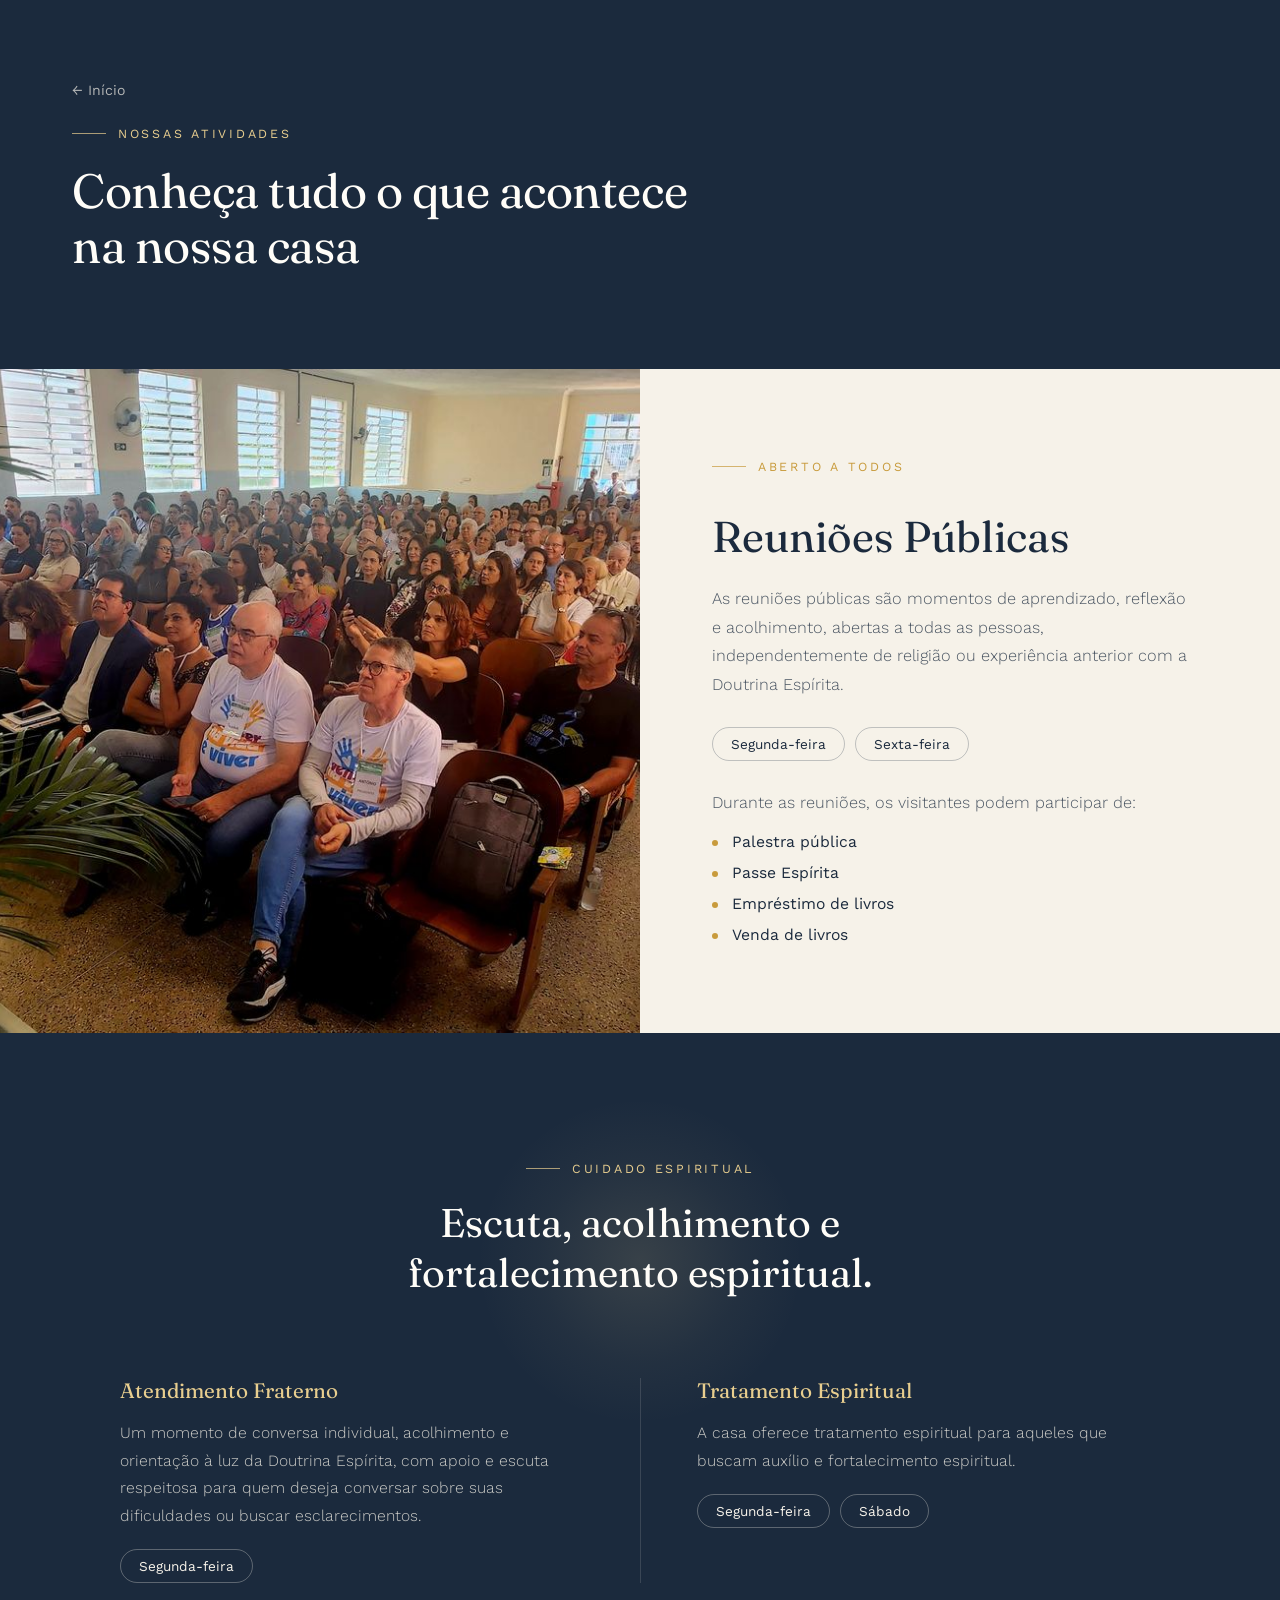
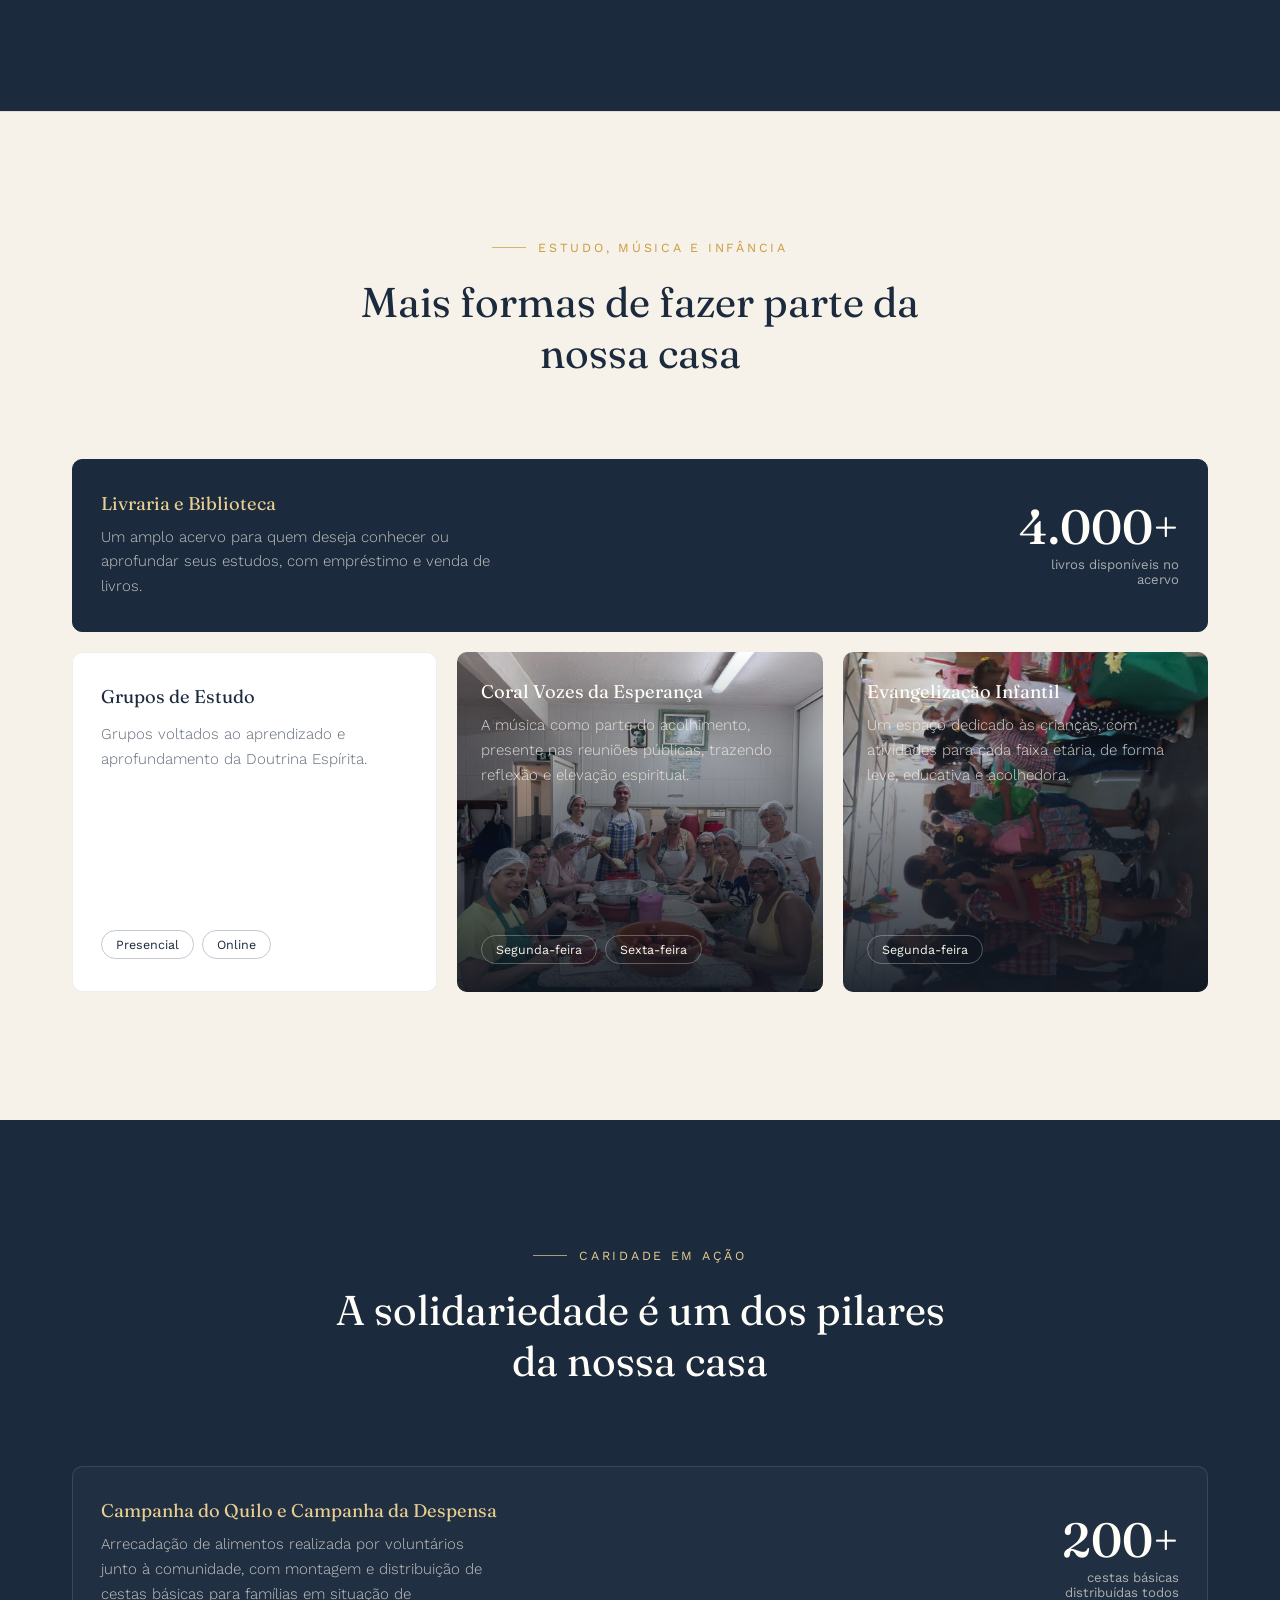
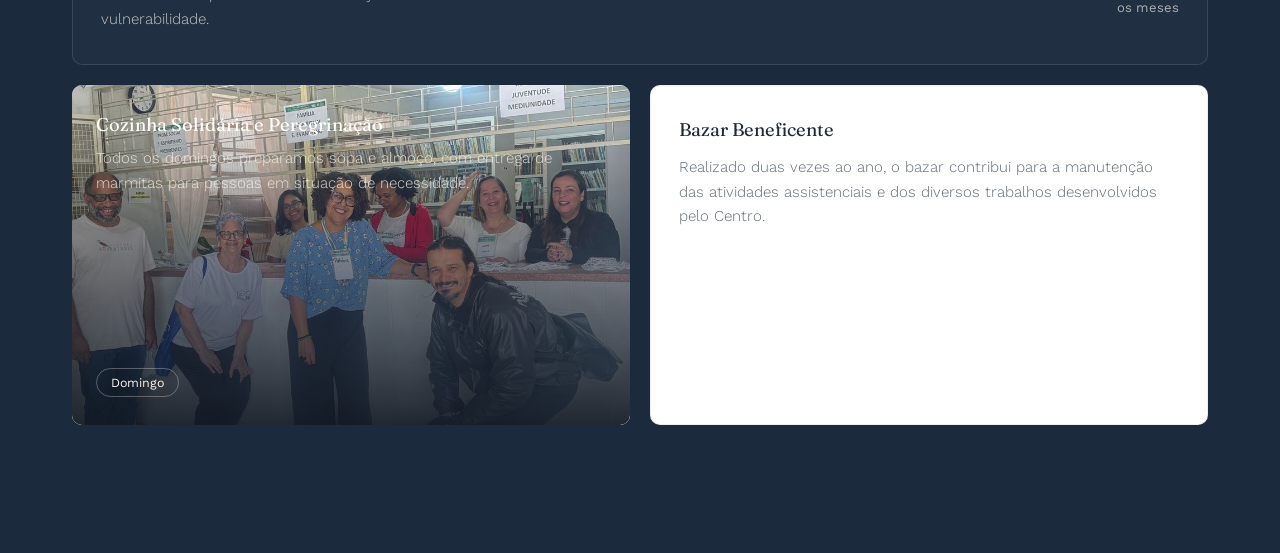
==== atividades.html @ c80d2720 "Meu primeiro commit" ====
<!DOCTYPE html>
<html lang="pt-BR">
<head>
<meta charset="UTF-8">
<meta name="viewport" content="width=device-width, initial-scale=1.0">
<title>Atividades — Centro Espírita</title>
<link rel="preconnect" href="https://fonts.googleapis.com">
<link href="https://fonts.googleapis.com/css2?family=Fraunces:opsz,wght@9..144,300;9..144,400;9..144,500;9..144,600&family=Work+Sans:wght@300;400;500;600&display=swap" rel="stylesheet">
<link rel="stylesheet" href="style.css">
</head>
<body>

<!-- ===================== CABEÇALHO DA PÁGINA ===================== -->
<header class="pagina-topo">
  <a href="index.html" class="pagina-topo__voltar">← Início</a>
  <div class="eyebrow">Nossas atividades</div>
  <h1>Conheça tudo o que acontece na nossa casa</h1>
</header>
<!-- ===================== FIM CABEÇALHO ===================== -->

<!-- ===================== REUNIÕES PÚBLICAS ===================== -->
<section class="reunioes" id="reunioes">
  <div class="reunioes__foto">
    <img src="img/auditorio.jpg" alt="Reunião pública no auditório do Centro Espírita">
  </div>

  <div class="reunioes__conteudo">
    <div class="eyebrow eyebrow--dark">Aberto a todos</div>
    <h2>Reuniões Públicas</h2>
    <p>
      As reuniões públicas são momentos de aprendizado, reflexão e acolhimento,
      abertas a todas as pessoas, independentemente de religião ou experiência
      anterior com a Doutrina Espírita.
    </p>

    <div class="reunioes__dias">
      <span class="tag-dia">Segunda-feira</span>
      <span class="tag-dia">Sexta-feira</span>
    </div>

    <p class="reunioes__intro-lista">Durante as reuniões, os visitantes podem participar de:</p>
    <ul class="reunioes__lista">
      <li>Palestra pública</li>
      <li>Passe Espírita</li>
      <li>Empréstimo de livros</li>
      <li>Venda de livros</li>
    </ul>
  </div>
</section>
<!-- ===================== FIM REUNIÕES PÚBLICAS ===================== -->

<!-- ===================== APOIO E TRATAMENTO ESPIRITUAL ===================== -->
<section class="apoio" id="apoio">
  <div class="apoio__glow"></div>

  <div class="apoio__cabecalho">
    <div class="eyebrow">Cuidado espiritual</div>
    <h2>Escuta, acolhimento e fortalecimento espiritual.</h2>
  </div>

  <div class="apoio__grade">

    <div class="apoio__bloco">
      <span class="apoio__titulo">Atendimento Fraterno</span>
      <p>
        Um momento de conversa individual, acolhimento e orientação à luz da
        Doutrina Espírita, com apoio e escuta respeitosa para quem deseja
        conversar sobre suas dificuldades ou buscar esclarecimentos.
      </p>
      <div class="apoio__dias">
        <span class="tag-dia tag-dia--escura">Segunda-feira</span>
      </div>
    </div>

    <div class="apoio__divisor"></div>

    <div class="apoio__bloco">
      <span class="apoio__titulo">Tratamento Espiritual</span>
      <p>
        A casa oferece tratamento espiritual para aqueles que buscam auxílio
        e fortalecimento espiritual.
      </p>
      <div class="apoio__dias">
        <span class="tag-dia tag-dia--escura">Segunda-feira</span>
        <span class="tag-dia tag-dia--escura">Sábado</span>
      </div>
    </div>

  </div>
</section>
<!-- ===================== FIM APOIO E TRATAMENTO ESPIRITUAL ===================== -->

<!-- ===================== MAIS ATIVIDADES ===================== -->
<section class="mais" id="mais-atividades">
  <div class="mais__cabecalho">
    <div class="eyebrow eyebrow--dark">Estudo, música e infância</div>
    <h2>Mais formas de fazer parte da nossa casa</h2>
  </div>

  <div class="mais__grade">

    <article class="card card--destaque">
      <div class="card__texto">
        <span class="card__titulo">Livraria e Biblioteca</span>
        <p>Um amplo acervo para quem deseja conhecer ou aprofundar seus estudos, com empréstimo e venda de livros.</p>
      </div>
      <div class="card__estatistica">
        <span class="card__numero">4.000+</span>
        <span class="card__legenda">livros disponíveis no acervo</span>
      </div>
    </article>

    <article class="card">
      <span class="card__titulo">Grupos de Estudo</span>
      <p>Grupos voltados ao aprendizado e aprofundamento da Doutrina Espírita.</p>
      <div class="card__tags">
        <span class="tag-dia">Presencial</span>
        <span class="tag-dia">Online</span>
      </div>
    </article>

    <article class="card card--foto">
      <img src="img/coral.jpg" alt="Coral Vozes da Esperança">
      <div class="card__sobreposicao">
        <span class="card__titulo">Coral Vozes da Esperança</span>
        <p>A música como parte do acolhimento, presente nas reuniões públicas, trazendo reflexão e elevação espiritual.</p>
        <div class="card__tags">
          <span class="tag-dia tag-dia--escura">Segunda-feira</span>
          <span class="tag-dia tag-dia--escura">Sexta-feira</span>
        </div>
      </div>
    </article>

    <article class="card card--foto">
      <img src="img/evangelizacao-infantil.jpg" alt="Evangelização Infantil">
      <div class="card__sobreposicao">
        <span class="card__titulo">Evangelização Infantil</span>
        <p>Um espaço dedicado às crianças, com atividades para cada faixa etária, de forma leve, educativa e acolhedora.</p>
        <div class="card__tags">
          <span class="tag-dia tag-dia--escura">Segunda-feira</span>
        </div>
      </div>
    </article>

  </div>
</section>
<!-- ===================== FIM MAIS ATIVIDADES ===================== -->
<!-- ===================== AÇÕES SOCIAIS E BAZAR ===================== -->
<section class="acoes" id="acoes-sociais">
  <div class="acoes__cabecalho">
    <div class="eyebrow">Caridade em ação</div>
    <h2>A solidariedade é um dos pilares da nossa casa</h2>
  </div>

  <div class="acoes__grade">

    <article class="card card--destaque">
      <div class="card__texto">
        <span class="card__titulo">Campanha do Quilo e Campanha da Despensa</span>
        <p>Arrecadação de alimentos realizada por voluntários junto à comunidade, com montagem e distribuição de cestas básicas para famílias em situação de vulnerabilidade.</p>
      </div>
      <div class="card__estatistica">
        <span class="card__numero">200+</span>
        <span class="card__legenda">cestas básicas distribuídas todos os meses</span>
      </div>
    </article>

    <article class="card card--foto">
      <img src="img/cozinha-solidaria.jpg" alt="Preparação da cozinha solidária">
      <div class="card__sobreposicao">
        <span class="card__titulo">Cozinha Solidária e Peregrinação</span>
        <p>Todos os domingos preparamos sopa e almoço, com entrega de marmitas para pessoas em situação de necessidade.</p>
        <div class="card__tags">
          <span class="tag-dia tag-dia--escura">Domingo</span>
        </div>
      </div>
    </article>

    <article class="card">
      <span class="card__titulo">Bazar Beneficente</span>
      <p>Realizado duas vezes ao ano, o bazar contribui para a manutenção das atividades assistenciais e dos diversos trabalhos desenvolvidos pelo Centro.</p>
    </article>

  </div>
</section>
<!-- ===================== FIM AÇÕES SOCIAIS E BAZAR ===================== -->



<script src="script.js"></script>
</body>
</html>
---- style.css ----
/* =========================================================
   VARIÁVEIS GLOBAIS — paleta e tokens do site
   ========================================================= */
:root{
  --ink:#1B2A3D;           /* azul-noite profundo */
  --candle:#C89B3C;        /* dourado de vela */
  --candle-soft:#E8CE8F;   /* dourado suave */
  --sage:#7C9885;          /* verde-sálvia (fraternidade/natureza) */
  --ivory:#F6F2E9;         /* creme quente */
  --mist-dark: rgba(15,22,32,0.86);
  --mist-mid: rgba(15,22,32,0.42);
  --mist-clear: rgba(15,22,32,0.02);
}

*{box-sizing:border-box; margin:0; padding:0;}

html,body{
  width:100%;
  height:100%;
  background:var(--ink);
}

body{
  font-family:'Work Sans', sans-serif;
  color:var(--ivory);
}

/* =========================================================
   BANNER PRINCIPAL
   ========================================================= */
.hero{
  position:relative;
  min-height:100vh;
  width:100%;
  display:flex;
  flex-direction:column;
  justify-content:flex-end;
  overflow:hidden;
}

.hero__img{
  position:absolute;
  inset:0;
  width:100%;
  height:100%;
  object-fit:cover;
  object-position:center 60%;
  filter:saturate(0.92) contrast(1.02);
}

.hero__scrim{
  position:absolute;
  inset:0;
  background:
    linear-gradient(180deg, var(--mist-mid) 0%, var(--mist-clear) 34%, var(--mist-mid) 58%, var(--mist-dark) 100%),
    linear-gradient(90deg, var(--mist-dark) 0%, rgba(15,22,32,0.15) 55%, rgba(15,22,32,0.35) 100%);
}

/* elemento de assinatura: brilho de vela "respirando" */
.glow{
  position:absolute;
  top:14%;
  left:50%;
  width:340px;
  height:340px;
  transform:translateX(-50%);
  border-radius:50%;
  background:radial-gradient(circle, rgba(232,206,143,0.30) 0%, rgba(232,206,143,0.08) 45%, rgba(232,206,143,0) 72%);
  pointer-events:none;
  animation:breathe 7s ease-in-out infinite;
}

@keyframes breathe{
  0%,100%{ opacity:0.55; transform:translateX(-50%) scale(1); }
  50%{ opacity:1; transform:translateX(-50%) scale(1.12); }
}

.nav{
  position:relative;
  z-index:3;
  display:flex;
  align-items:center;
  justify-content:space-between;
  padding:28px clamp(20px, 6vw, 72px) 0;
}

.nav__mark{
  display:flex;
  align-items:center;
  gap:10px;
  font-family:'Fraunces', serif;
  font-size:1.05rem;
  font-weight:500;
  letter-spacing:0.02em;
}

.nav__flame{
  width:9px; height:9px;
  border-radius:50%;
  background:var(--candle-soft);
  box-shadow:0 0 12px 3px rgba(232,206,143,0.65);
}

.nav__links{
  display:none;
  gap:clamp(16px, 2.4vw, 34px);
  font-size:0.88rem;
  letter-spacing:0.03em;
  color:rgba(246,242,233,0.82);
}

@media(min-width:760px){
  .nav__links{ display:flex; }
}

.nav__links a{
  color:inherit;
  text-decoration:none;
  position:relative;
  padding-bottom:4px;
}
.nav__links a::after{
  content:"";
  position:absolute;
  left:0; bottom:0;
  width:0%; height:1px;
  background:var(--candle-soft);
  transition:width 0.3s ease;
}
.nav__links a:hover::after{ width:100%; }

.hero__content{
  position:relative;
  z-index:2;
  padding:0 clamp(20px, 6vw, 72px) clamp(52px, 8vw, 96px);
  max-width:920px;
}

.eyebrow{
  display:flex;
  align-items:center;
  gap:12px;
  font-size:0.78rem;
  letter-spacing:0.22em;
  text-transform:uppercase;
  color:var(--candle-soft);
  margin-bottom:22px;
}

.eyebrow::before{
  content:"";
  width:34px;
  height:1px;
  background:var(--candle-soft);
  opacity:0.7;
}

h1{
  font-family:'Fraunces', serif;
  font-weight:400;
  font-optical-sizing:auto;
  font-size:clamp(2.3rem, 5.4vw, 4.1rem);
  line-height:1.08;
  letter-spacing:-0.01em;
  color:#FFFDF8;
  max-width:15ch;
}

h1 em{
  font-style:italic;
  font-weight:300;
  color:var(--candle-soft);
}

.sub{
  margin-top:24px;
  font-size:clamp(1rem, 1.5vw, 1.18rem);
  line-height:1.65;
  color:rgba(246,242,233,0.88);
  max-width:56ch;
  font-weight:300;
}

.cta-row{
  margin-top:38px;
  display:flex;
  flex-wrap:wrap;
  gap:14px;
}

.btn{
  display:inline-flex;
  align-items:center;
  gap:8px;
  padding:14px 26px;
  border-radius:999px;
  font-size:0.92rem;
  letter-spacing:0.01em;
  text-decoration:none;
  transition:all 0.25s ease;
  white-space:nowrap;
}

.btn--primary{
  background:var(--candle-soft);
  color:var(--ink);
  font-weight:500;
  box-shadow:0 8px 24px -8px rgba(200,155,60,0.55);
}
.btn--primary:hover{
  background:#fff;
  transform:translateY(-1px);
}

.btn--ghost{
  border:1px solid rgba(246,242,233,0.45);
  color:var(--ivory);
  font-weight:400;
  background:rgba(246,242,233,0.04);
  backdrop-filter:blur(2px);
}
.btn--ghost:hover{
  border-color:var(--candle-soft);
  color:var(--candle-soft);
  transform:translateY(-1px);
}

.btn__arrow{ font-size:1rem; transition:transform 0.25s ease; }
.btn:hover .btn__arrow{ transform:translateX(3px); }

.scroll-cue{
  position:absolute;
  right:clamp(20px, 6vw, 72px);
  bottom:clamp(28px, 5vw, 48px);
  z-index:2;
  display:flex;
  flex-direction:column;
  align-items:center;
  gap:10px;
  color:rgba(246,242,233,0.55);
  font-size:0.72rem;
  letter-spacing:0.18em;
  text-transform:uppercase;
}
.scroll-cue__line{
  width:1px;
  height:38px;
  background:linear-gradient(180deg, rgba(246,242,233,0.7), transparent);
  animation:pulse-line 2.4s ease-in-out infinite;
}
@keyframes pulse-line{
  0%,100%{ opacity:0.35; }
  50%{ opacity:1; }
}

@media(max-width:600px){
  .scroll-cue{ display:none; }
  .cta-row{ flex-direction:column; align-items:flex-start; }
  .btn{ width:100%; justify-content:center; }
}

@media (prefers-reduced-motion: reduce){
  .glow, .scroll-cue__line{ animation:none; }
}

/* as próximas seções (Sobre o Centro, Programação Semanal, etc.)
   entram aqui embaixo, cada uma com seu próprio bloco de comentário */


   /* =========================================================
   SOBRE O CENTRO
   ========================================================= */
.sobre{
  background:var(--ivory);
  color:var(--ink);
  padding:clamp(64px, 10vw, 128px) clamp(20px, 6vw, 72px);
  display:grid;
  grid-template-columns:1fr;
  gap:56px;
  align-items:center;
}

@media(min-width:940px){
  .sobre{
    grid-template-columns:1fr 1fr;
    gap:clamp(48px, 6vw, 96px);
  }
}

.eyebrow--dark{
  color:var(--candle);
}
.eyebrow--dark::before{
  background:var(--candle);
}

.sobre__texto h2{
  font-family:'Fraunces', serif;
  font-weight:400;
  font-size:clamp(1.9rem, 3.4vw, 2.7rem);
  line-height:1.18;
  color:var(--ink);
  margin:18px 0 26px;
  max-width:16ch;
}

.sobre__texto p{
  font-size:1.02rem;
  line-height:1.75;
  color:rgba(27,42,61,0.78);
  font-weight:300;
  max-width:52ch;
}

.sobre__texto p + p{
  margin-top:18px;
}

/* colagem assimétrica de fotos — a foto principal ancora,
   as duas menores se sobrepõem sutilmente, como um quadro de memórias */
.sobre__fotos{
  position:relative;
  min-height:420px;
}

.foto{
  position:absolute;
  object-fit:cover;
  border-radius:6px;
  box-shadow:0 24px 48px -20px rgba(27,42,61,0.35);
}

.foto--principal{
  width:78%;
  height:360px;
  top:0;
  left:0;
  z-index:1;
}

.foto--pequena{
  width:48%;
  height:200px;
  border:6px solid var(--ivory);
  z-index:2;
}

.foto--um{
  bottom:-8%;
  right:0;
}

.foto--dois{
  display:none;
}

@media(min-width:640px){
  .foto--dois{
    display:block;
    width:34%;
    height:170px;
    top:52%;
    left:-4%;
    z-index:3;
  }
  .foto--um{
    width:42%;
    height:190px;
  }
}

@media(max-width:939px){
  .sobre__fotos{ min-height:380px; margin-top:8px; }
}


/* =========================================================
   PROGRAMAÇÃO SEMANAL
   ========================================================= */
.programacao{
  background:var(--ink);
  color:var(--ivory);
  padding:clamp(64px, 10vw, 128px) clamp(20px, 6vw, 72px);
}

.programacao__cabecalho{
  margin-bottom:clamp(40px, 6vw, 64px);
}

.programacao__cabecalho h2{
  font-family:'Fraunces', serif;
  font-weight:400;
  font-size:clamp(1.9rem, 3.4vw, 2.7rem);
  margin-top:14px;
  color:#FFFDF8;
}

.programacao__grade{
  display:grid;
  grid-template-columns:1fr;
  gap:1px;
  background:rgba(246,242,233,0.14);
  border:1px solid rgba(246,242,233,0.14);
}

@media(min-width:760px){
  .programacao__grade{
    grid-template-columns:repeat(4, 1fr);
  }
}

.dia{
  background:var(--ink);
  padding:32px 26px;
  display:flex;
  flex-direction:column;
  transition:background 0.3s ease;
}

.dia:hover{
  background:#212F42;
}

.dia__nome{
  font-family:'Fraunces', serif;
  font-size:1.2rem;
  font-weight:500;
  color:var(--candle-soft);
  margin-bottom:20px;
  display:block;
}

.dia__lista{
  list-style:none;
  display:flex;
  flex-direction:column;
  gap:12px;
}

.dia__lista li{
  font-size:0.92rem;
  font-weight:300;
  line-height:1.4;
  color:rgba(246,242,233,0.85);
  padding-left:16px;
  position:relative;
}

.dia__lista li::before{
  content:"";
  position:absolute;
  left:0;
  top:0.55em;
  width:5px;
  height:5px;
  border-radius:50%;
  background:var(--sage);
}

/* segunda-feira tem mais atividades — ganha destaque sutil de fundo
   pra sinalizar visualmente que é o dia mais movimentado da semana */
.dia--grande{
  background:#212F42;
}

.dia--curto{
  justify-content:flex-start;
}

/* =========================================================
   CABEÇALHO DE PÁGINA INTERNA (usado em atividades.html)
   ========================================================= */
.pagina-topo{
  background:var(--ink);
  color:var(--ivory);
  padding:clamp(48px, 8vw, 80px) clamp(20px, 6vw, 72px) clamp(56px, 8vw, 96px);
}

.pagina-topo__voltar{
  display:inline-block;
  font-size:0.88rem;
  color:rgba(246,242,233,0.7);
  text-decoration:none;
  margin-bottom:28px;
  transition:color 0.25s ease;
}

.pagina-topo__voltar:hover{
  color:var(--candle-soft);
}

.pagina-topo h1{
  font-family:'Fraunces', serif;
  font-weight:400;
  font-size:clamp(2rem, 4vw, 3rem);
  line-height:1.15;
  margin-top:16px;
  max-width:20ch;
  color:#FFFDF8;
}

/* =========================================================
   REUNIÕES PÚBLICAS
   ========================================================= */
.reunioes{
  background:var(--ivory);
  color:var(--ink);
  display:grid;
  grid-template-columns:1fr;
}

@media(min-width:940px){
  .reunioes{
    grid-template-columns:1fr 1fr;
    min-height:640px;
  }
}

.reunioes__foto{
  min-height:320px;
}

.reunioes__foto img{
  width:100%;
  height:100%;
  object-fit:cover;
  display:block;
}

.reunioes__conteudo{
  padding:clamp(48px, 7vw, 96px) clamp(20px, 6vw, 72px);
  display:flex;
  flex-direction:column;
  justify-content:center;
}

.reunioes__conteudo h2{
  font-family:'Fraunces', serif;
  font-weight:400;
  font-size:clamp(1.9rem, 3.4vw, 2.7rem);
  margin:14px 0 22px;
}

.reunioes__conteudo > p{
  font-size:1.02rem;
  line-height:1.75;
  color:rgba(27,42,61,0.78);
  font-weight:300;
  max-width:48ch;
}

.reunioes__dias{
  display:flex;
  gap:10px;
  margin:28px 0;
}

.tag-dia{
  padding:8px 18px;
  border:1px solid rgba(27,42,61,0.25);
  border-radius:999px;
  font-size:0.85rem;
  color:var(--ink);
}

.reunioes__intro-lista{
  font-size:0.92rem;
  color:rgba(27,42,61,0.6);
  margin-bottom:14px;
}

.reunioes__lista{
  list-style:none;
  display:flex;
  flex-direction:column;
  gap:12px;
}

.reunioes__lista li{
  font-size:0.98rem;
  padding-left:20px;
  position:relative;
  color:var(--ink);
}

.reunioes__lista li::before{
  content:"";
  position:absolute;
  left:0;
  top:0.5em;
  width:6px;
  height:6px;
  border-radius:50%;
  background:var(--candle);
}

/* =========================================================
   APOIO E TRATAMENTO ESPIRITUAL
   ========================================================= */
.apoio{
  position:relative;
  background:var(--ink);
  color:var(--ivory);
  padding:clamp(72px, 10vw, 128px) clamp(20px, 6vw, 72px);
  overflow:hidden;
}

.apoio__glow{
  position:absolute;
  top:10%;
  left:50%;
  width:320px;
  height:320px;
  transform:translateX(-50%);
  border-radius:50%;
  background:radial-gradient(circle, rgba(232,206,143,0.14) 0%, rgba(232,206,143,0.04) 45%, rgba(232,206,143,0) 72%);
  pointer-events:none;
  animation:breathe 8s ease-in-out infinite;
}

.apoio__cabecalho{
  position:relative;
  z-index:1;
  max-width:640px;
  margin:0 auto clamp(48px, 7vw, 80px);
  text-align:center;
}

.apoio__cabecalho .eyebrow{
  justify-content:center;
}

.apoio__cabecalho h2{
  font-family:'Fraunces', serif;
  font-weight:400;
  font-size:clamp(1.8rem, 3.2vw, 2.5rem);
  line-height:1.25;
  margin-top:16px;
  color:#FFFDF8;
}

.apoio__grade{
  position:relative;
  z-index:1;
  max-width:1040px;
  margin:0 auto;
  display:grid;
  grid-template-columns:1fr;
  gap:40px;
}

@media(min-width:760px){
  .apoio__grade{
    grid-template-columns:1fr 1px 1fr;
    gap:56px;
    align-items:start;
  }
}

.apoio__divisor{
  display:none;
}

@media(min-width:760px){
  .apoio__divisor{
    display:block;
    background:rgba(246,242,233,0.14);
    height:100%;
  }
}

.apoio__bloco{
  display:flex;
  flex-direction:column;
  gap:16px;
}

.apoio__titulo{
  font-family:'Fraunces', serif;
  font-size:1.3rem;
  color:var(--candle-soft);
}

.apoio__bloco p{
  font-size:0.98rem;
  line-height:1.75;
  color:rgba(246,242,233,0.8);
  font-weight:300;
}

.apoio__dias{
  display:flex;
  gap:10px;
  flex-wrap:wrap;
  margin-top:4px;
}

.tag-dia--escura{
  border-color:rgba(246,242,233,0.3);
  color:var(--ivory);
}


/* =========================================================
   MAIS ATIVIDADES — grid bento (Livraria, Grupos de Estudo,
   Coral, Evangelização Infantil)
   ========================================================= */
.mais{
  background:var(--ivory);
  color:var(--ink);
  padding:clamp(64px, 10vw, 128px) clamp(20px, 6vw, 72px);
  border-top:1px solid rgba(27,42,61,0.1);
}

.mais__cabecalho{
  max-width:640px;
  margin:0 auto clamp(48px, 7vw, 80px);
  text-align:center;
}

.mais__cabecalho .eyebrow{
  justify-content:center;
}

.mais__cabecalho h2{
  font-family:'Fraunces', serif;
  font-weight:400;
  font-size:clamp(1.9rem, 3.4vw, 2.6rem);
  line-height:1.22;
  margin-top:16px;
}

.mais__grade{
  max-width:1160px;
  margin:0 auto;
  display:grid;
  grid-template-columns:1fr;
  gap:20px;
}

@media(min-width:760px){
  .mais__grade{
    grid-template-columns:repeat(3, 1fr);
  }
}

/* card base */
.card{
  background:#FFFFFF;
  border:1px solid rgba(27,42,61,0.08);
  border-radius:10px;
  padding:32px 28px;
  display:flex;
  flex-direction:column;
  gap:14px;
  transition:transform 0.3s ease, box-shadow 0.3s ease;
}

.card:hover{
  transform:translateY(-4px);
  box-shadow:0 20px 40px -24px rgba(27,42,61,0.3);
}

.card__titulo{
  font-family:'Fraunces', serif;
  font-size:1.15rem;
  color:var(--ink);
}

.card p{
  font-size:0.94rem;
  line-height:1.65;
  color:rgba(27,42,61,0.7);
  font-weight:300;
}

.card__tags{
  display:flex;
  gap:8px;
  flex-wrap:wrap;
  margin-top:auto;
  padding-top:4px;
}

.card__tags .tag-dia{
  font-size:0.78rem;
  padding:6px 14px;
}

/* card em destaque — Livraria, ocupa a linha inteira e
   ganha o número grande como assinatura visual da seção */
.card--destaque{
  grid-column:1 / -1;
  flex-direction:row;
  align-items:center;
  justify-content:space-between;
  gap:32px;
  background:var(--ink);
  border-color:var(--ink);
}

.card--destaque .card__titulo{
  color:var(--candle-soft);
}

.card--destaque p{
  color:rgba(246,242,233,0.78);
  max-width:44ch;
}

.card--destaque .card__texto{
  display:flex;
  flex-direction:column;
  gap:10px;
  flex:1;
}

.card__estatistica{
  display:flex;
  flex-direction:column;
  align-items:flex-end;
  text-align:right;
  flex-shrink:0;
}

.card__numero{
  font-family:'Fraunces', serif;
  font-weight:500;
  font-size:clamp(2.2rem, 4vw, 3rem);
  color:#FFFDF8;
  line-height:1;
}

.card__legenda{
  font-size:0.82rem;
  color:rgba(246,242,233,0.65);
  max-width:16ch;
  margin-top:6px;
}

@media(max-width:600px){
  .card--destaque{
    flex-direction:column;
    align-items:flex-start;
  }
  .card__estatistica{
    align-items:flex-start;
    text-align:left;
  }
}

/* cards com foto — Coral e Evangelização Infantil */
.card--foto{
  position:relative;
  padding:0;
  min-height:340px;
  overflow:hidden;
  color:var(--ivory);
  border:none;
}

.card--foto img{
  position:absolute;
  inset:0;
  width:100%;
  height:100%;
  object-fit:cover;
  transition:transform 0.4s ease;
}

.card--foto:hover img{
  transform:scale(1.04);
}

.card__sobreposicao{
  position:relative;
  z-index:1;
  height:100%;
  display:flex;
  flex-direction:column;
  justify-content:flex-end;
  gap:10px;
  padding:28px 24px;
  background:linear-gradient(180deg, rgba(15,22,32,0) 0%, rgba(15,22,32,0.55) 55%, rgba(15,22,32,0.92) 100%);
}

.card--foto .card__titulo{
  color:#FFFDF8;
}

.card--foto p{
  color:rgba(246,242,233,0.85);
}

/* =========================================================
   AÇÕES SOCIAIS E BAZAR — fundo escuro, mesmo sistema de
   cards da seção "Mais Atividades"
   ========================================================= */
.acoes{
  background:var(--ink);
  color:var(--ivory);
  padding:clamp(64px, 10vw, 128px) clamp(20px, 6vw, 72px);
}

.acoes__cabecalho{
  max-width:640px;
  margin:0 auto clamp(48px, 7vw, 80px);
  text-align:center;
}

.acoes__cabecalho .eyebrow{
  justify-content:center;
}

.acoes__cabecalho h2{
  font-family:'Fraunces', serif;
  font-weight:400;
  font-size:clamp(1.9rem, 3.4vw, 2.6rem);
  line-height:1.22;
  margin-top:16px;
  color:#FFFDF8;
}

.acoes__grade{
  max-width:1160px;
  margin:0 auto;
  display:grid;
  grid-template-columns:1fr;
  gap:20px;
}

@media(min-width:760px){
  .acoes__grade{
    grid-template-columns:repeat(2, 1fr);
  }
}

.acoes .card--destaque{
  grid-column:1 / -1;
  background:#212F42;
  border-color:rgba(246,242,233,0.12);
}
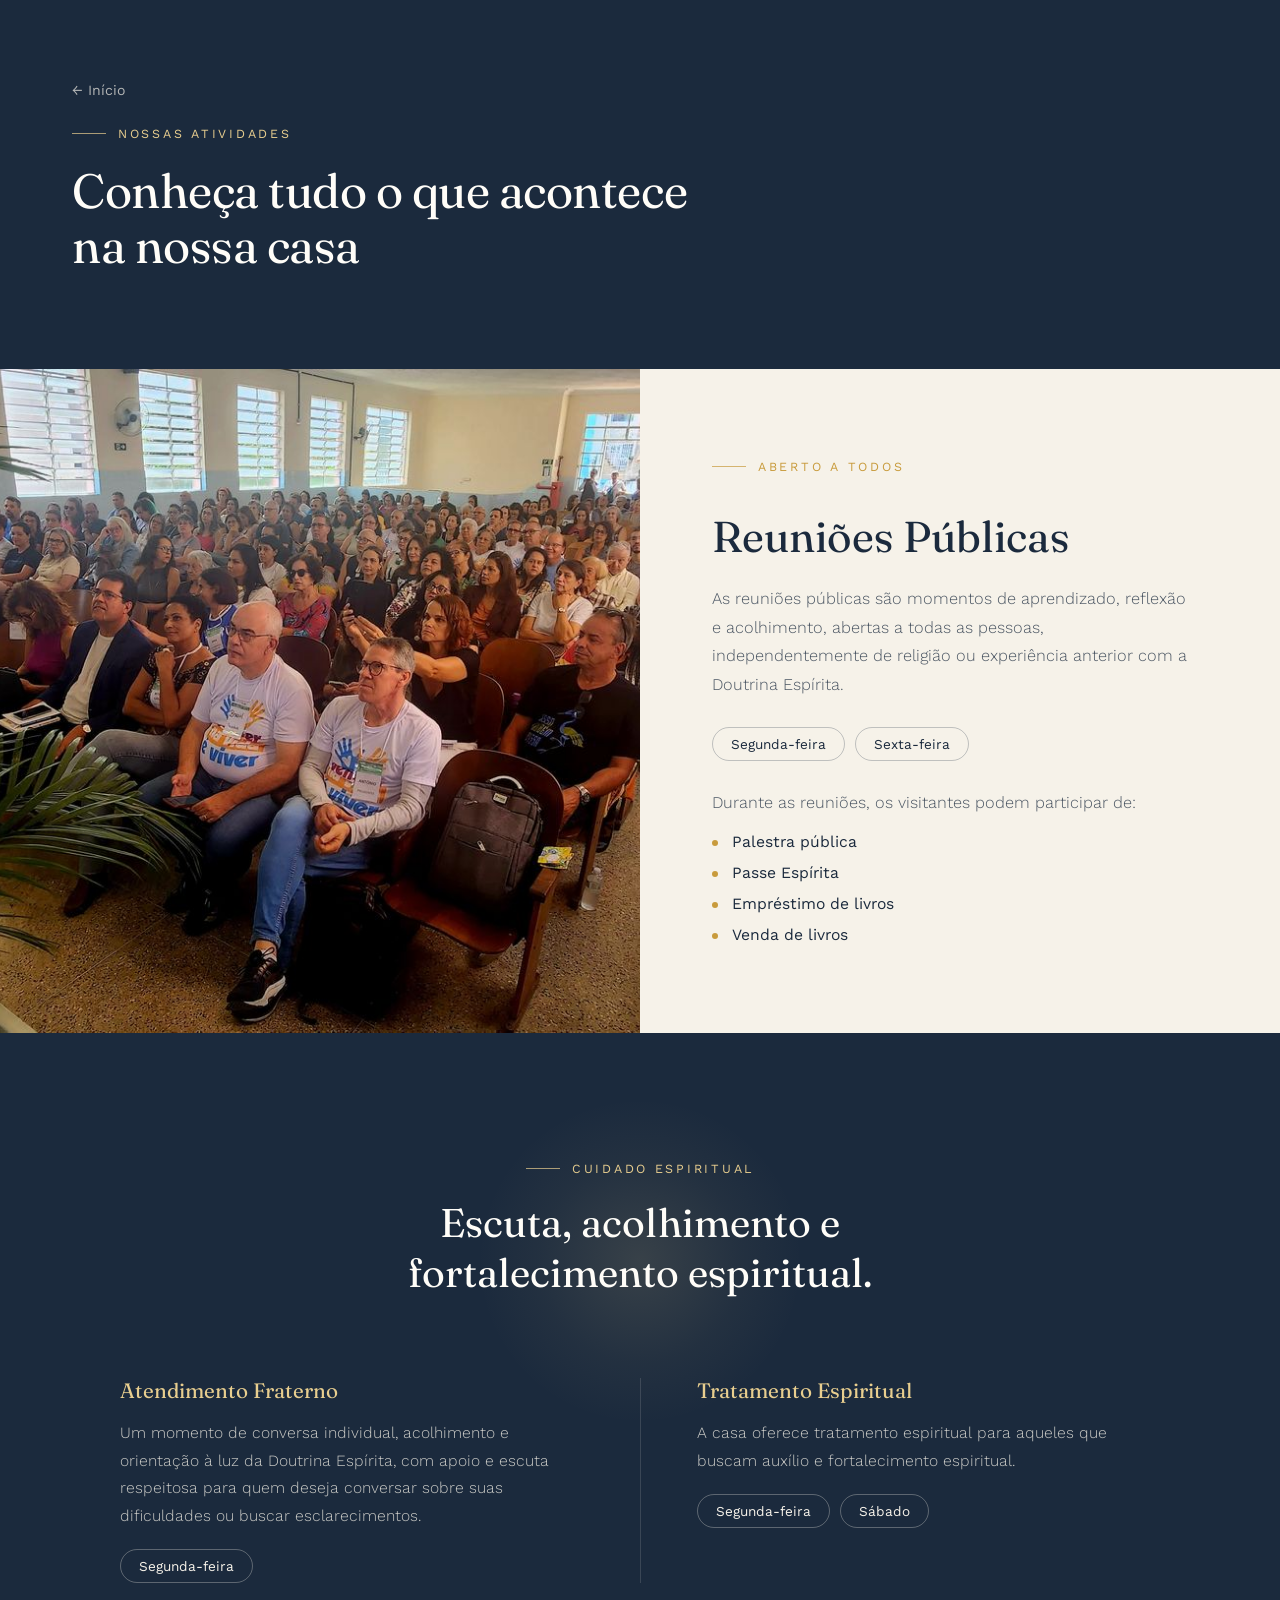
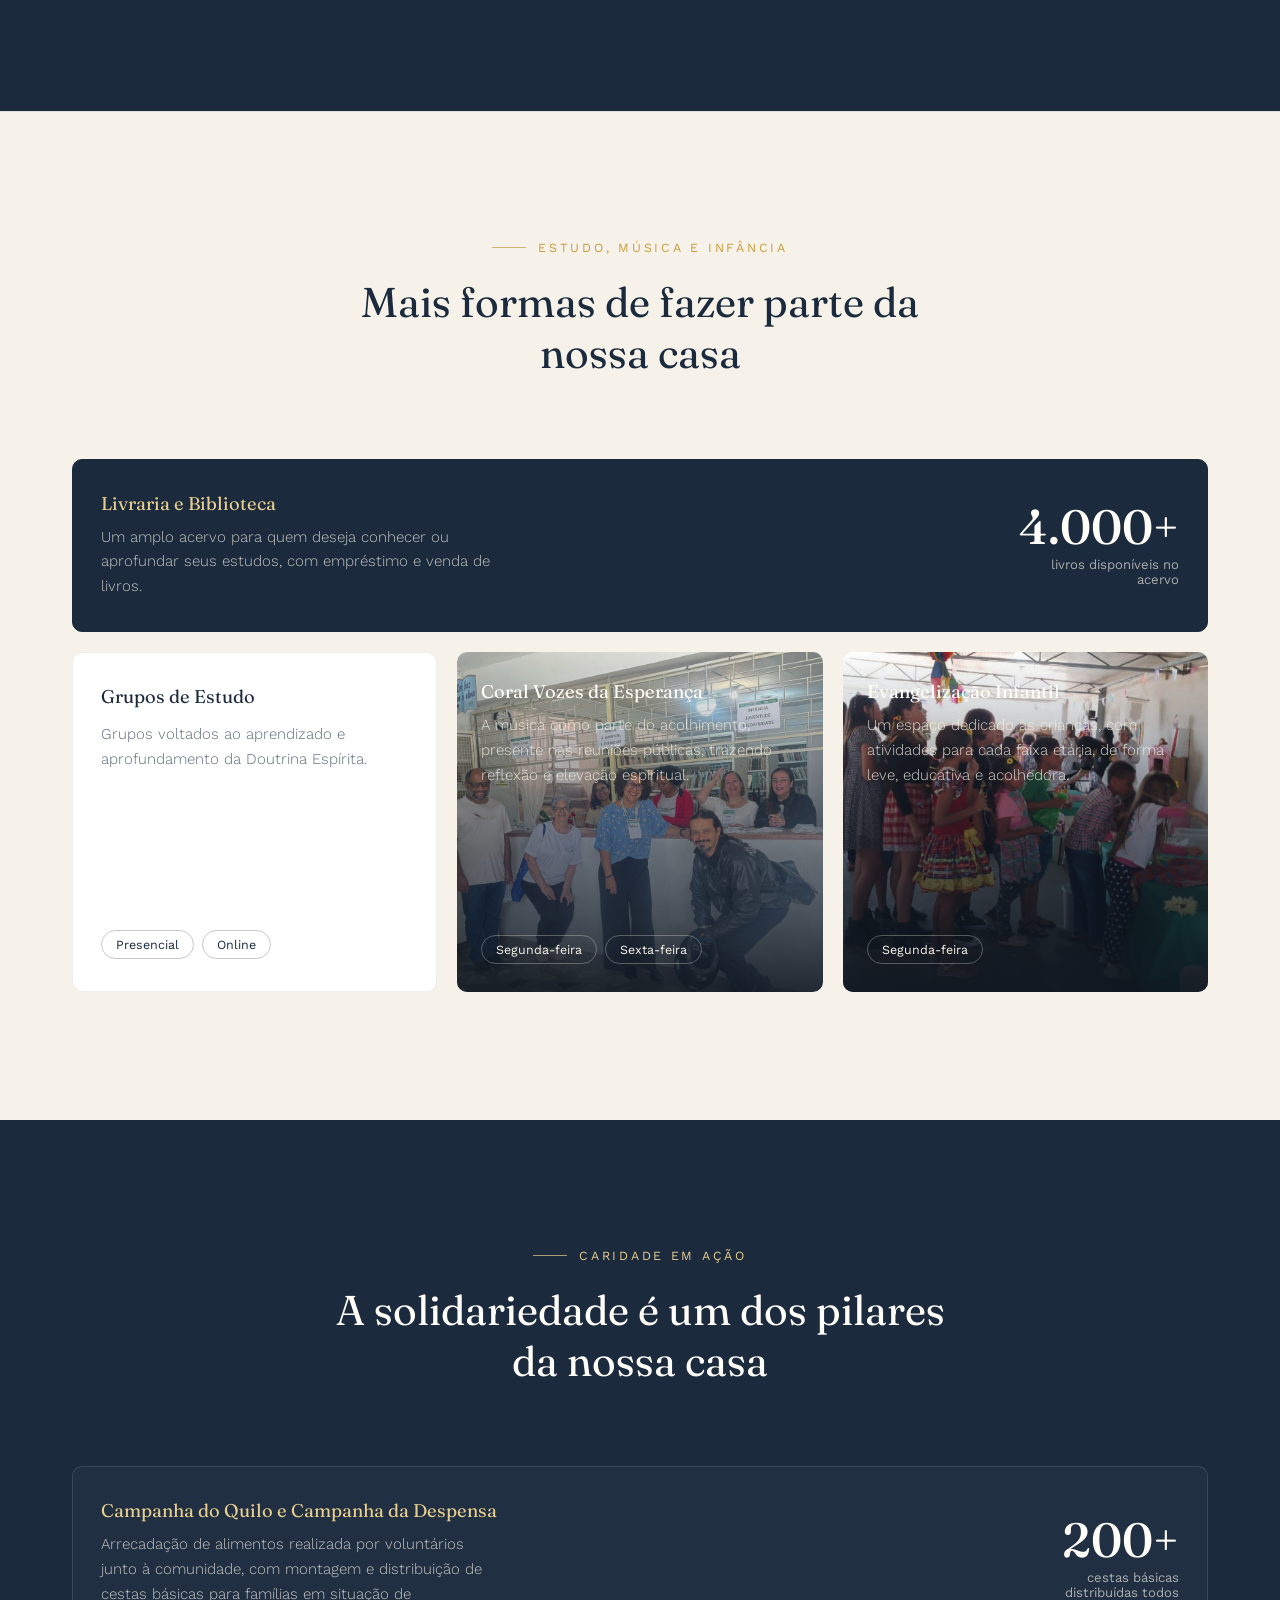
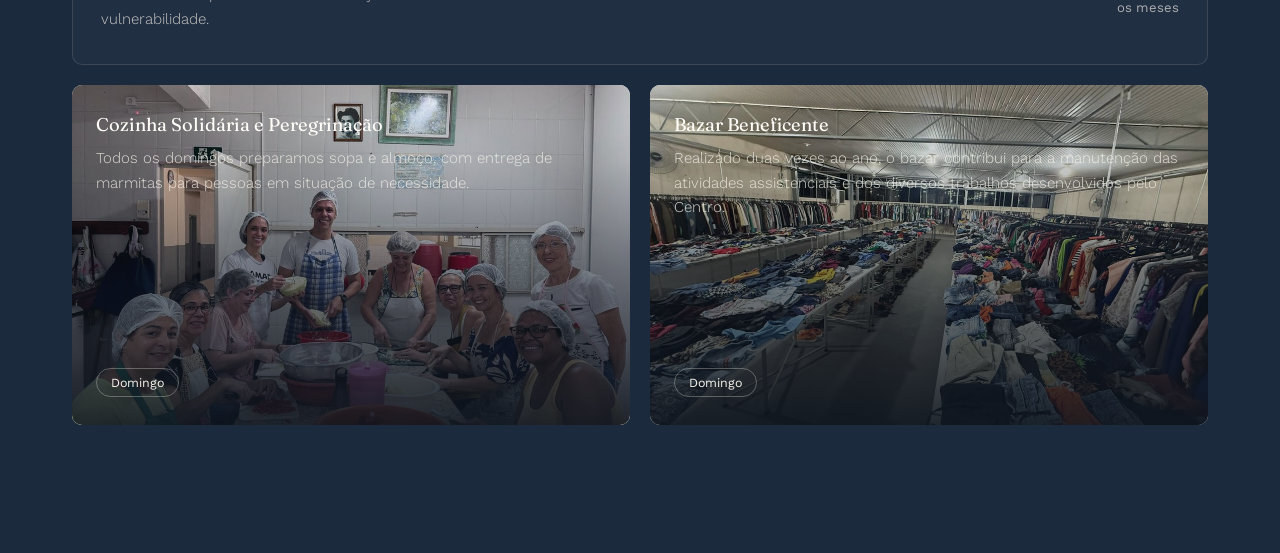
==== commit 8b132e0d: "mais uma atualização" ====
--- a/atividades.html
+++ b/atividades.html
@@ -166,7 +166,7 @@
     </article>
 
     <article class="card card--foto">
-      <img src="img/cozinha-solidaria.jpg" alt="Preparação da cozinha solidária">
+      <img src="img/cozinha.jpg" alt="Preparação da cozinha solidária">
       <div class="card__sobreposicao">
         <span class="card__titulo">Cozinha Solidária e Peregrinação</span>
         <p>Todos os domingos preparamos sopa e almoço, com entrega de marmitas para pessoas em situação de necessidade.</p>
@@ -176,9 +176,15 @@
       </div>
     </article>
 
-    <article class="card">
-      <span class="card__titulo">Bazar Beneficente</span>
-      <p>Realizado duas vezes ao ano, o bazar contribui para a manutenção das atividades assistenciais e dos diversos trabalhos desenvolvidos pelo Centro.</p>
+    <article class="card card--foto">
+      <img src="img/ambiente-interno.jpg" alt="Preparação da cozinha solidária">
+      <div class="card__sobreposicao">
+        <span class="card__titulo">Bazar Beneficente</span>
+        <p>Realizado duas vezes ao ano, o bazar contribui para a manutenção das atividades assistenciais e dos diversos trabalhos desenvolvidos pelo Centro.</p>
+        <div class="card__tags">
+          <span class="tag-dia tag-dia--escura">Domingo</span>
+        </div>
+      </div>
     </article>
 
   </div>
--- a/style.css
+++ b/style.css
@@ -13,6 +13,16 @@
 }
 
 *{box-sizing:border-box; margin:0; padding:0;}
+
+
+html{
+  overflow-x:hidden;
+}
+
+img{
+  max-width:100%;
+  display:block;
+}
 
 html,body{
   width:100%;
@@ -370,8 +380,10 @@
 }
 
 @media(max-width:939px){
-  .sobre__fotos{ min-height:380px; margin-top:8px; }
-}
+  .sobre__fotos{ min-height:420px; margin-top:8px; margin-bottom:32px; }
+  .foto--um{ bottom:0; }
+}
+
 
 
 /* =========================================================
@@ -939,4 +951,266 @@
   grid-column:1 / -1;
   background:#212F42;
   border-color:rgba(246,242,233,0.12);
+}
+
+/* =========================================================
+   FAQ — acordeão
+   ========================================================= */
+.faq{
+  background:var(--ink);
+  color:var(--ivory);
+  padding:clamp(64px, 10vw, 128px) clamp(20px, 6vw, 72px);
+}
+
+.faq__cabecalho{
+  max-width:640px;
+  margin:0 auto clamp(40px, 6vw, 64px);
+  text-align:center;
+}
+
+.faq__cabecalho .eyebrow{
+  justify-content:center;
+}
+
+.faq__cabecalho h2{
+  font-family:'Fraunces', serif;
+  font-weight:400;
+  font-size:clamp(1.9rem, 3.4vw, 2.6rem);
+  margin-top:16px;
+  color:#FFFDF8;
+}
+
+.faq__lista{
+  max-width:760px;
+  margin:0 auto;
+  border-top:1px solid rgba(246,242,233,0.14);
+}
+
+.faq__item{
+  border-bottom:1px solid rgba(246,242,233,0.14);
+}
+
+.faq__pergunta{
+  width:100%;
+  background:none;
+  border:none;
+  cursor:pointer;
+  display:flex;
+  align-items:center;
+  justify-content:space-between;
+  gap:20px;
+  padding:24px 4px;
+  font-family:'Work Sans', sans-serif;
+  font-size:1.02rem;
+  font-weight:400;
+  color:var(--ivory);
+  text-align:left;
+  transition:color 0.25s ease;
+}
+
+.faq__pergunta:hover{
+  color:var(--candle-soft);
+}
+
+.faq__icone{
+  position:relative;
+  flex-shrink:0;
+  width:18px;
+  height:18px;
+}
+
+.faq__icone::before,
+.faq__icone::after{
+  content:"";
+  position:absolute;
+  background:var(--candle-soft);
+  border-radius:2px;
+  transition:transform 0.3s ease;
+}
+
+.faq__icone::before{
+  top:50%;
+  left:0;
+  width:100%;
+  height:1.5px;
+  transform:translateY(-50%);
+}
+
+.faq__icone::after{
+  top:0;
+  left:50%;
+  width:1.5px;
+  height:100%;
+  transform:translateX(-50%);
+}
+
+.faq__pergunta[aria-expanded="true"] .faq__icone::after{
+  transform:translateX(-50%) rotate(90deg);
+  opacity:0;
+}
+
+.faq__resposta{
+  max-height:0;
+  overflow:hidden;
+  transition:max-height 0.35s ease;
+}
+
+.faq__resposta p{
+  padding:0 4px 24px;
+  font-size:0.96rem;
+  line-height:1.7;
+  color:rgba(246,242,233,0.75);
+  font-weight:300;
+  max-width:58ch;
+}
+
+
+
+/* =========================================================
+   CONTATO E RODAPÉ
+   ========================================================= */
+.rodape{
+  background:#0F1622;
+  color:rgba(246,242,233,0.75);
+  padding:clamp(56px, 8vw, 96px) clamp(20px, 6vw, 72px) 32px;
+}
+
+.rodape__topo{
+  display:grid;
+  grid-template-columns:1fr;
+  gap:40px;
+  max-width:1160px;
+  margin:0 auto;
+  padding-bottom:48px;
+  border-bottom:1px solid rgba(246,242,233,0.1);
+}
+
+@media(min-width:760px){
+  .rodape__topo{
+    grid-template-columns:1.4fr 1fr 1fr 1fr;
+    gap:32px;
+  }
+}
+
+.rodape__bloco{
+  display:flex;
+  flex-direction:column;
+  gap:12px;
+}
+
+.rodape__marca{
+  color:#FFFDF8;
+  margin-bottom:4px;
+}
+
+.rodape__endereco{
+  font-size:0.92rem;
+  line-height:1.6;
+  font-weight:300;
+}
+
+.rodape__titulo{
+  font-size:0.8rem;
+  letter-spacing:0.08em;
+  text-transform:uppercase;
+  color:var(--candle-soft);
+  margin-bottom:4px;
+}
+
+.rodape__link{
+  font-size:0.92rem;
+  color:rgba(246,242,233,0.75);
+  text-decoration:none;
+  transition:color 0.25s ease;
+  width:fit-content;
+}
+
+.rodape__link:hover{
+  color:var(--candle-soft);
+}
+
+.rodape__texto{
+  font-size:0.92rem;
+  font-weight:300;
+}
+
+.rodape__base{
+  max-width:1160px;
+  margin:0 auto;
+  padding-top:28px;
+  display:flex;
+  flex-direction:column;
+  gap:16px;
+  font-size:0.82rem;
+  color:rgba(246,242,233,0.45);
+}
+
+@media(min-width:760px){
+  .rodape__base{
+    flex-direction:row;
+    justify-content:space-between;
+    align-items:center;
+  }
+}
+
+.rodape__redes{
+  display:flex;
+  gap:20px;
+}
+
+.rodape__redes a{
+  color:rgba(246,242,233,0.55);
+  text-decoration:none;
+  transition:color 0.25s ease;
+}
+
+.rodape__redes a:hover{
+  color:var(--candle-soft);
+}
+
+/* =========================================================
+   COMO PARTICIPAR
+   ========================================================= */
+.participar{
+  background:var(--ivory);
+  color:var(--ink);
+  padding:clamp(88px, 13vw, 160px) clamp(20px, 6vw, 72px);
+  display:flex;
+  justify-content:center;
+}
+
+.participar__conteudo{
+  max-width:620px;
+  text-align:center;
+}
+
+.participar__conteudo .eyebrow{
+  justify-content:center;
+}
+
+.participar__conteudo h2{
+  font-family:'Fraunces', serif;
+  font-weight:400;
+  font-size:clamp(1.9rem, 3.4vw, 2.6rem);
+  margin:16px 0 22px;
+}
+
+.participar__conteudo p{
+  font-size:1.02rem;
+  line-height:1.8;
+  color:rgba(27,42,61,0.75);
+  font-weight:300;
+  margin-bottom:36px;
+}
+
+/* variante escura do botão, pra usar em seções de fundo claro */
+.btn--escuro{
+  background:var(--ink);
+  color:var(--ivory);
+  font-weight:500;
+  box-shadow:0 8px 24px -8px rgba(27,42,61,0.35);
+}
+.btn--escuro:hover{
+  background:#212F42;
+  transform:translateY(-1px);
 }
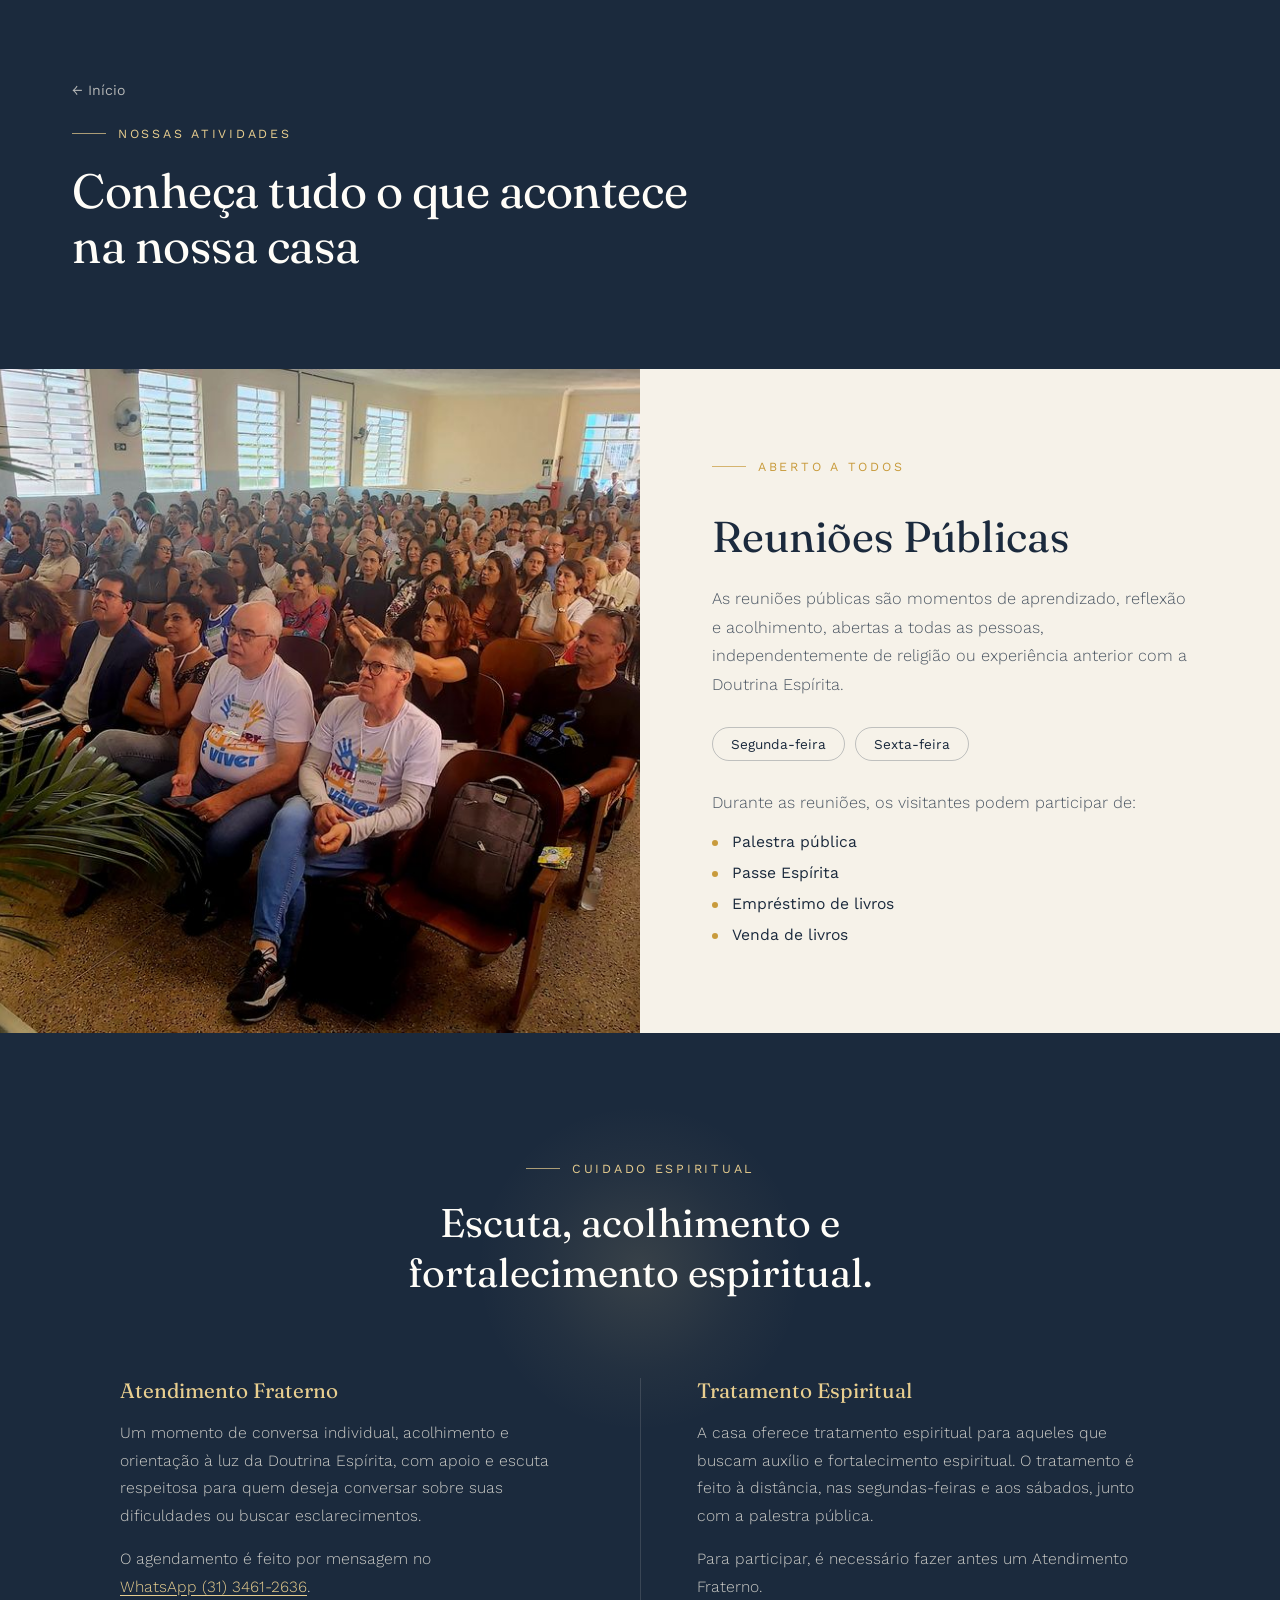
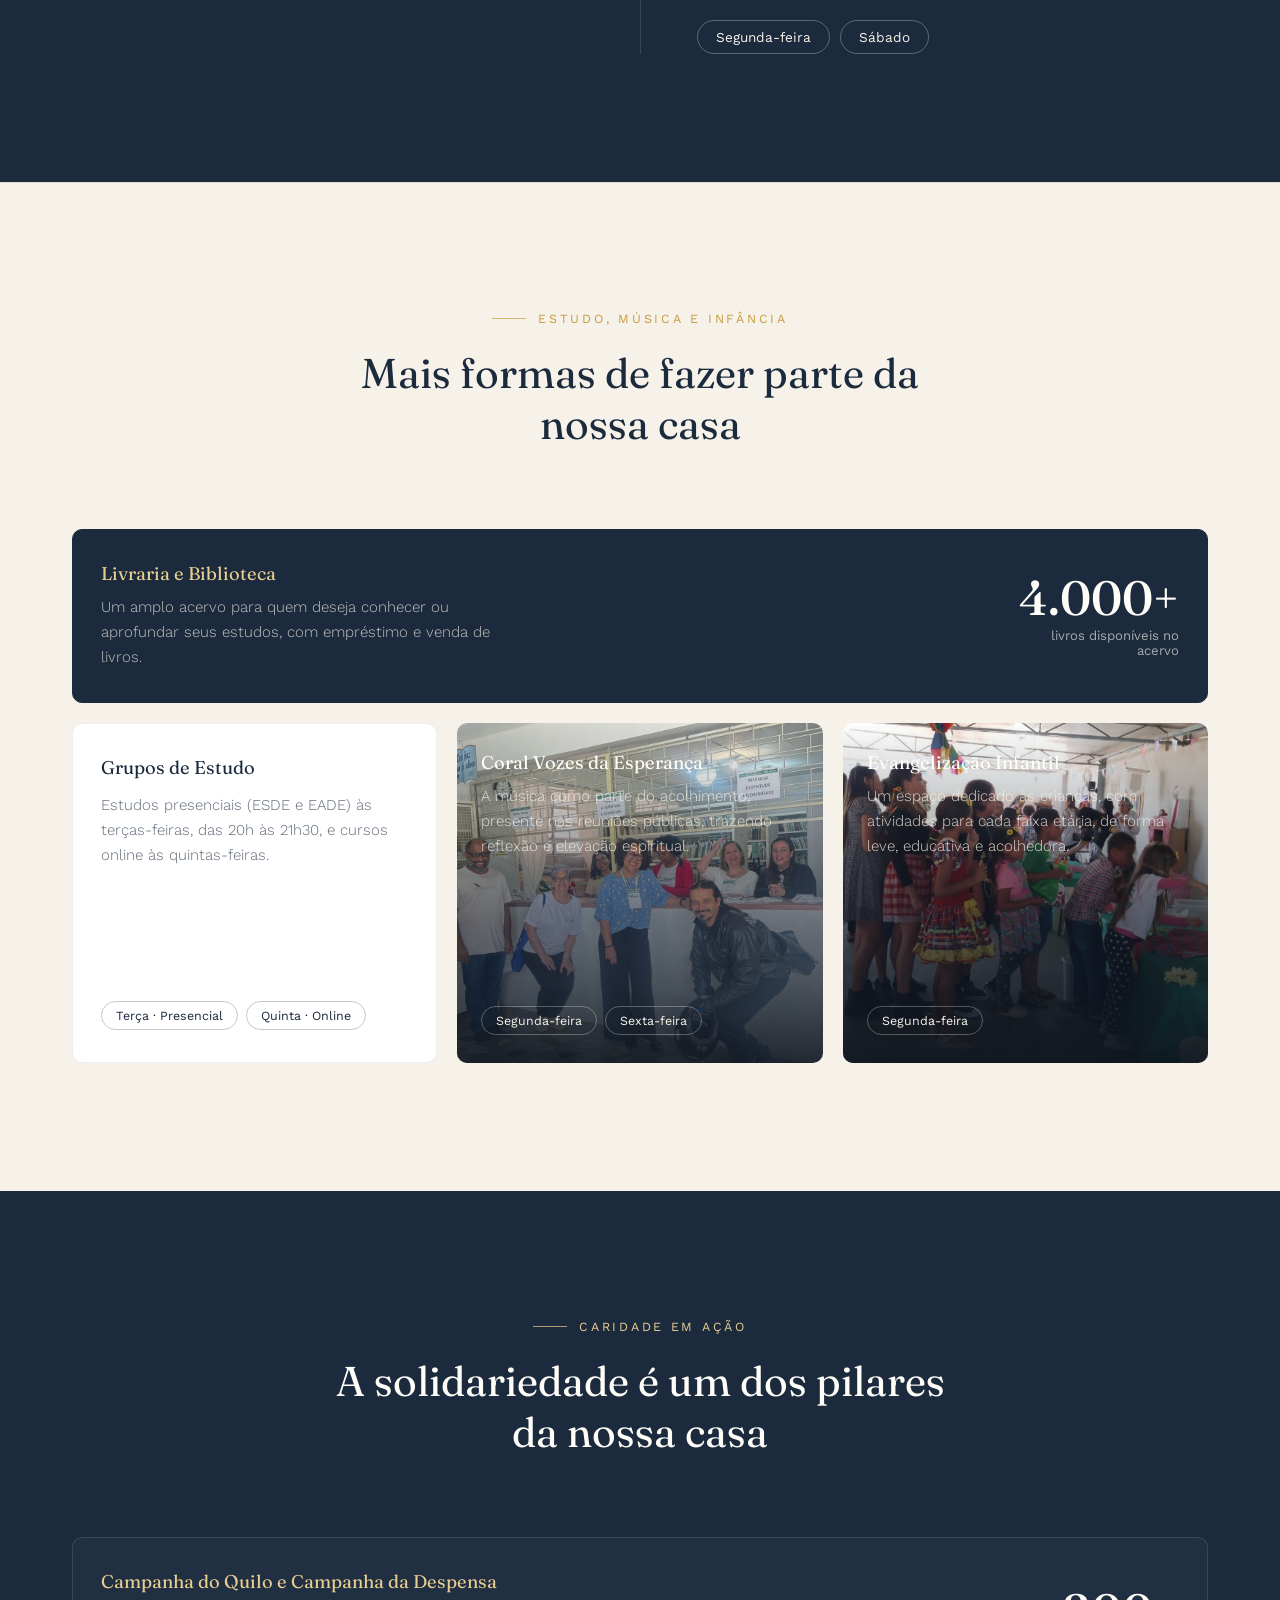
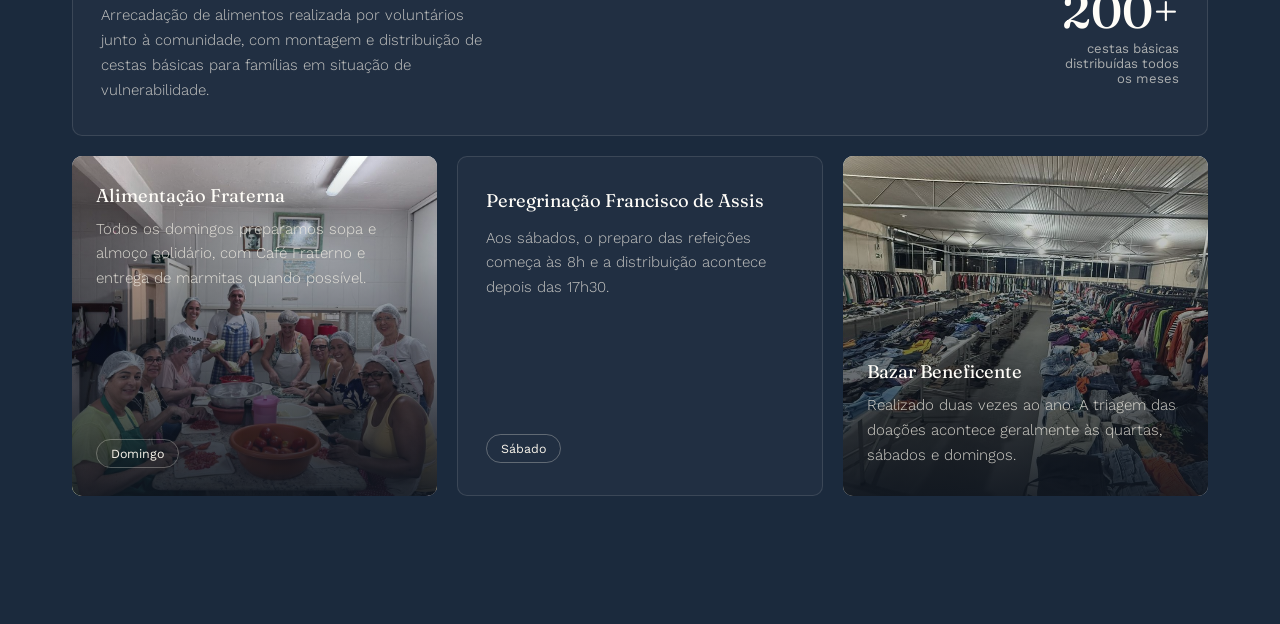
==== commit 2c9850c5: "Atualiza textos: atendimento fraterno, tratamento, peregrinação, bazar, estudos e nome da casa - Ate" ====
--- a/atividades.html
+++ b/atividades.html
@@ -3,7 +3,7 @@
 <head>
 <meta charset="UTF-8">
 <meta name="viewport" content="width=device-width, initial-scale=1.0">
-<title>Atividades — Centro Espírita</title>
+<title>Atividades — Centro Espírita Cristão Bezerra de Menezes</title>
 <link rel="preconnect" href="https://fonts.googleapis.com">
 <link href="https://fonts.googleapis.com/css2?family=Fraunces:opsz,wght@9..144,300;9..144,400;9..144,500;9..144,600&family=Work+Sans:wght@300;400;500;600&display=swap" rel="stylesheet">
 <link rel="stylesheet" href="style.css">
@@ -67,9 +67,10 @@
         Doutrina Espírita, com apoio e escuta respeitosa para quem deseja
         conversar sobre suas dificuldades ou buscar esclarecimentos.
       </p>
-      <div class="apoio__dias">
-        <span class="tag-dia tag-dia--escura">Segunda-feira</span>
-      </div>
+      <p>
+        O agendamento é feito por mensagem no
+        <a href="https://wa.me/553134612636" target="_blank" rel="noopener">WhatsApp (31) 3461-2636</a>.
+      </p>
     </div>
 
     <div class="apoio__divisor"></div>
@@ -78,7 +79,11 @@
       <span class="apoio__titulo">Tratamento Espiritual</span>
       <p>
         A casa oferece tratamento espiritual para aqueles que buscam auxílio
-        e fortalecimento espiritual.
+        e fortalecimento espiritual. O tratamento é feito à distância, nas
+        segundas-feiras e aos sábados, junto com a palestra pública.
+      </p>
+      <p>
+        Para participar, é necessário fazer antes um Atendimento Fraterno.
       </p>
       <div class="apoio__dias">
         <span class="tag-dia tag-dia--escura">Segunda-feira</span>
@@ -110,12 +115,16 @@
       </div>
     </article>
 
+    <!-- Grupos de Estudo: quando a foto chegar, salvar como img/grupo-estudos.jpg,
+         trocar class="card" por class="card card--foto", descomentar o <img> abaixo
+         e envolver o conteúdo em <div class="card__sobreposicao"> (igual ao Coral). -->
     <article class="card">
+      <!-- <img src="img/grupo-estudos.jpg" alt="Grupo de estudos do Centro Espírita"> -->
       <span class="card__titulo">Grupos de Estudo</span>
-      <p>Grupos voltados ao aprendizado e aprofundamento da Doutrina Espírita.</p>
+      <p>Estudos presenciais (ESDE e EADE) às terças-feiras, das 20h às 21h30, e cursos online às quintas-feiras.</p>
       <div class="card__tags">
-        <span class="tag-dia">Presencial</span>
-        <span class="tag-dia">Online</span>
+        <span class="tag-dia">Terça · Presencial</span>
+        <span class="tag-dia">Quinta · Online</span>
       </div>
     </article>
 
@@ -168,22 +177,27 @@
     <article class="card card--foto">
       <img src="img/cozinha.jpg" alt="Preparação da cozinha solidária">
       <div class="card__sobreposicao">
-        <span class="card__titulo">Cozinha Solidária e Peregrinação</span>
-        <p>Todos os domingos preparamos sopa e almoço, com entrega de marmitas para pessoas em situação de necessidade.</p>
+        <span class="card__titulo">Alimentação Fraterna</span>
+        <p>Todos os domingos preparamos sopa e almoço solidário, com Café Fraterno e entrega de marmitas quando possível.</p>
         <div class="card__tags">
           <span class="tag-dia tag-dia--escura">Domingo</span>
         </div>
       </div>
     </article>
 
+    <article class="card card--escuro">
+      <span class="card__titulo">Peregrinação Francisco de Assis</span>
+      <p>Aos sábados, o preparo das refeições começa às 8h e a distribuição acontece depois das 17h30.</p>
+      <div class="card__tags">
+        <span class="tag-dia tag-dia--escura">Sábado</span>
+      </div>
+    </article>
+
     <article class="card card--foto">
       <img src="img/ambiente-interno.jpg" alt="Preparação da cozinha solidária">
       <div class="card__sobreposicao">
         <span class="card__titulo">Bazar Beneficente</span>
-        <p>Realizado duas vezes ao ano, o bazar contribui para a manutenção das atividades assistenciais e dos diversos trabalhos desenvolvidos pelo Centro.</p>
-        <div class="card__tags">
-          <span class="tag-dia tag-dia--escura">Domingo</span>
-        </div>
+        <p>Realizado duas vezes ao ano. A triagem das doações acontece geralmente às quartas, sábados e domingos.</p>
       </div>
     </article>
 
--- a/style.css
+++ b/style.css
@@ -105,6 +105,7 @@
 }
 
 .nav__flame{
+  flex-shrink:0;
   width:9px; height:9px;
   border-radius:50%;
   background:var(--candle-soft);
@@ -700,6 +701,12 @@
   font-weight:300;
 }
 
+.apoio__bloco a{
+  color:var(--candle-soft);
+  text-underline-offset:3px;
+  white-space:nowrap;
+}
+
 .apoio__dias{
   display:flex;
   gap:10px;
@@ -943,8 +950,23 @@
 
 @media(min-width:760px){
   .acoes__grade{
-    grid-template-columns:repeat(2, 1fr);
+    grid-template-columns:repeat(3, 1fr);
   }
+}
+
+/* card sem foto sobre o fundo escuro — Peregrinação */
+.card--escuro{
+  background:#212F42;
+  border-color:rgba(246,242,233,0.12);
+  justify-content:flex-end;
+}
+
+.card--escuro .card__titulo{
+  color:#FFFDF8;
+}
+
+.card--escuro p{
+  color:rgba(246,242,233,0.78);
 }
 
 .acoes .card--destaque{
